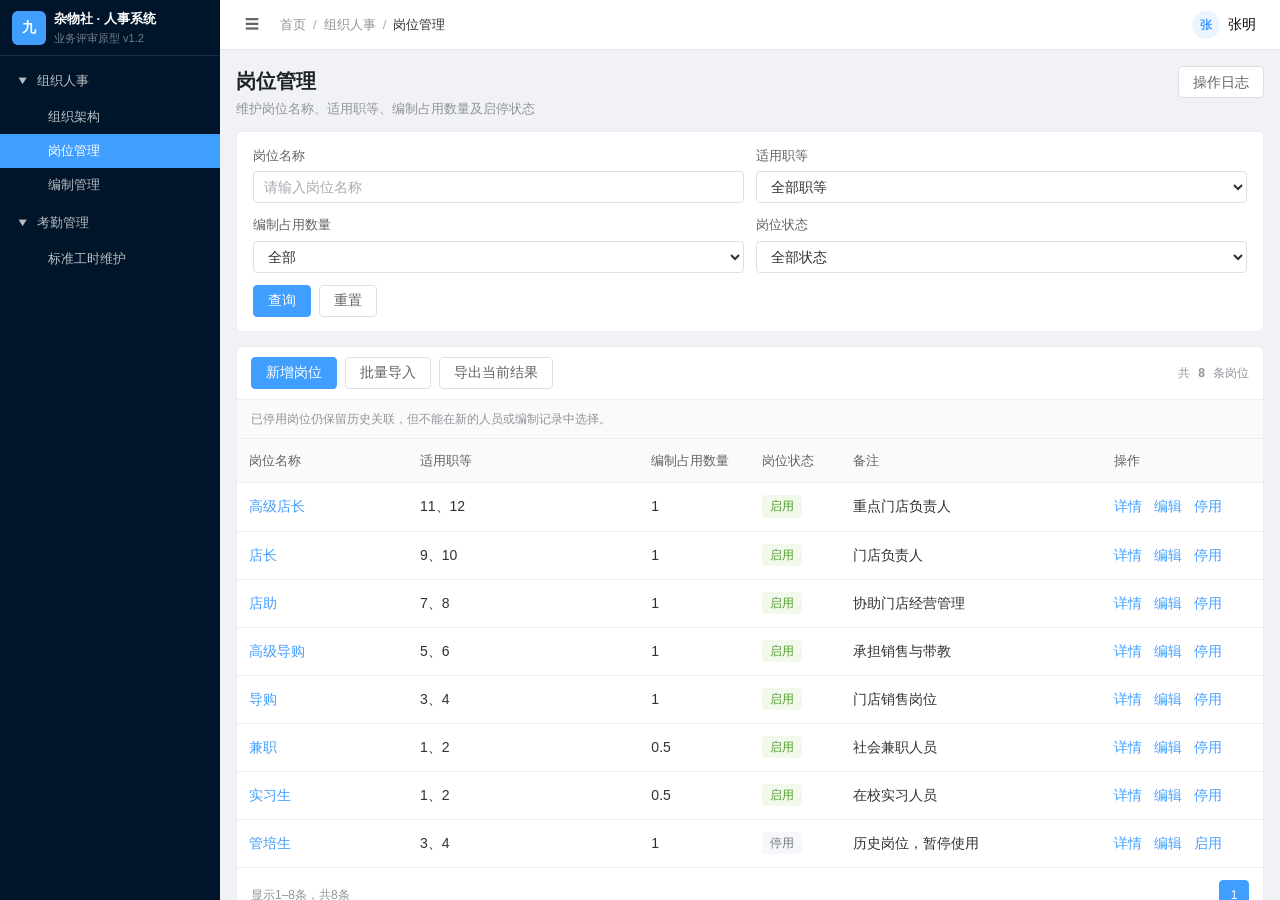
==== 岗位管理.html @ e5a043ab "chore: init prototype - 人事系统前端原型规范" ====
<!DOCTYPE html>
<html lang="zh-CN">
<head>
  <meta charset="UTF-8" />
  <meta name="viewport" content="width=device-width, initial-scale=1.0" />
  <title>岗位管理｜杂物社人事系统</title>
  <link rel="stylesheet" href="./prototype-common.css" />
  <style>
    .position-table .name-col { width: 170px; }
    .position-table .grade-col { width: 230px; }
    .position-table .coefficient-col { width: 110px; }
    .position-table .status-col { width: 90px; }
    .position-table .remark-col { width: 260px; }
    .position-table .action-col { width: 160px; }
    .grade-picker { position: relative; }
    .grade-picker-trigger { padding: 0 10px; display: flex; align-items: center; justify-content: space-between; text-align: left; cursor: pointer; }
    .grade-picker-trigger::after { content: "⌄"; margin-left: 8px; color: var(--text-secondary); }
    .grade-picker-dropdown { position: absolute; top: calc(100% + 4px); left: 0; right: 0; z-index: 30; padding: 6px; background: #fff; border: 1px solid var(--border); border-radius: var(--radius-sm); box-shadow: 0 8px 24px rgba(0,0,0,.14); }
    .grade-picker-options { max-height: 240px; overflow: auto; }
    .grade-picker-option { min-height: 32px; padding: 6px 10px; display: flex; align-items: center; gap: 8px; border-radius: var(--radius-sm); cursor: pointer; }
    .grade-picker-option:hover, .grade-picker-option.selected { color: var(--brand); background: var(--brand-light); }
    .grade-picker-option input { margin: 0; }
  </style>
</head>
<body>
  <a class="skip-link" href="#mainContent">跳到主内容</a>
  <div class="app-shell">
    <aside class="sidebar" id="sidebar" aria-label="主导航">
      <div class="brand"><div class="brand-mark" aria-hidden="true">九</div><div class="brand-copy"><div class="brand-name">杂物社 · 人事系统</div><div class="brand-version">业务评审原型 v1.2</div></div></div>
      <nav class="nav-scroll">
        <section class="nav-group">
          <button class="nav-group-trigger" type="button" aria-expanded="true"><span class="nav-arrow" aria-hidden="true">▶</span><span class="nav-label">组织人事</span></button>
          <div class="nav-items">
            <a class="nav-item" href="./组织基础信息表.html">组织架构</a>
            <a class="nav-item active" href="./岗位管理.html" aria-current="page">岗位管理</a>
            <a class="nav-item" href="./编制管理.html">编制管理</a>
          </div>
        </section>
        <section class="nav-group">
          <button class="nav-group-trigger" type="button" aria-expanded="true"><span class="nav-arrow" aria-hidden="true">▶</span><span class="nav-label">考勤管理</span></button>
          <div class="nav-items"><a class="nav-item" href="./标准工时维护.html">标准工时维护</a></div>
        </section>
      </nav>
    </aside>

    <section class="workspace">
      <header class="topbar"><div class="topbar-left"><button class="icon-button" id="sidebarToggle" type="button" aria-label="展开或收起侧边栏">☰</button><nav class="breadcrumbs" aria-label="面包屑"><span>首页</span><span class="separator">/</span><span>组织人事</span><span class="separator">/</span><span class="current">岗位管理</span></nav></div><div class="topbar-right"><button class="user-chip" type="button"><span class="avatar" aria-hidden="true">张</span><span class="user-name">张明</span></button></div></header>

      <main class="page-scroll" id="mainContent" tabindex="-1">
        <header class="page-heading">
          <div><div class="page-title-row"><h1>岗位管理</h1></div><p class="page-description">维护岗位名称、适用职等、编制占用数量及启停状态</p></div>
          <div class="page-actions"><button class="button" id="logsButton" type="button">操作日志</button></div>
        </header>
        <form class="filter-card card" id="filterForm">
          <div class="filter-grid">
            <div class="field"><label for="filterKeyword">岗位名称</label><input class="input" id="filterKeyword" type="search" placeholder="请输入岗位名称" /></div>
            <div class="field"><label for="filterGrade">适用职等</label><select class="select" id="filterGrade"><option value="">全部职等</option></select></div>
            <div class="field"><label for="filterCoefficient">编制占用数量</label><select class="select" id="filterCoefficient"><option value="">全部</option><option value="1">1</option><option value="0.5">0.5</option></select></div>
            <div class="field"><label for="filterStatus">岗位状态</label><select class="select" id="filterStatus"><option value="">全部状态</option><option value="active">启用</option><option value="inactive">停用</option></select></div>
            <div class="filter-actions"><button class="button primary" type="submit">查询</button><button class="button" type="reset">重置</button></div>
          </div>
        </form>

        <section class="table-card card mt-14">
          <header class="table-toolbar"><div class="toolbar-actions"><button class="button primary" id="addButton" type="button">新增岗位</button><button class="button" id="importButton" type="button">批量导入</button><button class="button" id="exportButton" type="button">导出当前结果</button></div><div class="toolbar-summary">共 <strong id="totalCount">0</strong> 条岗位</div></header>
          <div class="table-note">已停用岗位仍保留历史关联，但不能在新的人员或编制记录中选择。</div>
          <div class="table-scroll"><table class="data-table position-table"><caption class="sr-only">岗位列表</caption><thead><tr><th class="name-col">岗位名称</th><th class="grade-col">适用职等</th><th class="coefficient-col">编制占用数量</th><th class="status-col">岗位状态</th><th class="remark-col">备注</th><th class="action-col">操作</th></tr></thead><tbody id="tableBody"></tbody></table></div>
          <footer class="pagination"><span id="paginationInfo"></span><div><button class="page-button active" type="button" aria-current="page">1</button></div></footer>
        </section>
      </main>
    </section>
  </div>

  <div class="toast" id="toast" role="status" aria-live="polite"></div>

  <dialog id="positionDialog" class="wide" aria-labelledby="positionDialogTitle">
    <form class="dialog-shell" id="positionForm" novalidate>
      <header class="dialog-header"><h2 id="positionDialogTitle">新增岗位</h2><button class="icon-button" type="button" data-close="positionDialog" aria-label="关闭岗位表单">✕</button></header>
      <div class="dialog-body"><div class="form-errors" id="formErrors" hidden></div><div class="form-grid">
        <div class="field"><label class="required" for="positionName">岗位名称</label><input class="input" id="positionName" maxlength="40" /></div>
        <div class="field"><label class="required" for="positionCoefficient">编制占用数量</label><select class="select" id="positionCoefficient"><option value="1">1</option><option value="0.5">0.5</option></select></div>
        <div class="field"><label class="required" for="positionStatus">岗位状态</label><select class="select" id="positionStatus"><option value="active">启用</option><option value="inactive">停用</option></select></div>
        <div class="field"><span class="field-label required" id="positionGradesLabel">适用职等</span><div class="grade-picker" id="gradePicker"><button class="select grade-picker-trigger" id="gradePickerTrigger" type="button" aria-labelledby="positionGradesLabel gradeSelectionText" aria-haspopup="listbox" aria-controls="gradeOptions" aria-expanded="false"><span id="gradeSelectionText">请选择适用职等</span></button><div class="grade-picker-dropdown" id="gradePickerDropdown" hidden><div class="grade-picker-options" id="gradeOptions" role="listbox" aria-label="适用职等" aria-multiselectable="true"></div></div></div></div>
        <div class="field full"><label for="positionRemark">备注</label><textarea class="textarea" id="positionRemark" maxlength="200" placeholder="请输入岗位说明"></textarea></div>
      </div></div>
      <footer class="dialog-footer"><button class="button" type="button" data-close="positionDialog">取消</button><button class="button primary" type="submit">保存</button></footer>
    </form>
  </dialog>

  <dialog id="detailDialog" class="wide" aria-labelledby="detailTitle"><div class="dialog-shell"><header class="dialog-header"><h2 id="detailTitle">岗位详情</h2><button class="icon-button" type="button" data-close="detailDialog" aria-label="关闭岗位详情">✕</button></header><div class="dialog-body" id="detailBody"></div><footer class="dialog-footer" id="detailFooter"></footer></div></dialog>

  <dialog id="logsDialog" class="wide" aria-labelledby="logsTitle"><div class="dialog-shell"><header class="dialog-header"><h2 id="logsTitle">岗位操作日志</h2><button class="icon-button" type="button" data-close="logsDialog" aria-label="关闭日志">✕</button></header><div class="dialog-body"><table class="log-list"><thead><tr><th>时间</th><th>操作人</th><th>操作</th><th>岗位</th><th>说明</th></tr></thead><tbody id="logsBody"></tbody></table></div><footer class="dialog-footer"><button class="button" type="button" data-close="logsDialog">关闭</button></footer></div></dialog>

  <dialog id="toggleDialog" class="narrow" aria-labelledby="toggleTitle"><div class="dialog-shell"><header class="dialog-header"><h2 id="toggleTitle">确认岗位状态变更</h2><button class="icon-button" type="button" data-close="toggleDialog" aria-label="关闭状态确认">✕</button></header><div class="dialog-body" id="toggleBody"></div><footer class="dialog-footer"><button class="button" type="button" data-close="toggleDialog">取消</button><button class="button" id="confirmToggleButton" type="button">确认</button></footer></div></dialog>

  <dialog id="importDialog" class="wide" aria-labelledby="importTitle"><div class="dialog-shell"><header class="dialog-header"><h2 id="importTitle">批量导入岗位</h2><button class="icon-button" type="button" data-close="importDialog" aria-label="关闭导入">✕</button></header><div class="dialog-body"><ol class="import-steps"><li>下载模板并填写岗位名称、适用职等、编制占用数量、状态和备注。</li><li>岗位名称不存在时新增，已存在时更新。</li><li>校验岗位名称唯一、职等范围和占用数量后再确认导入。</li></ol><div class="upload-box"><p>原型使用示例文件演示校验结果</p><div class="upload-actions"><button class="button" id="downloadTemplateButton" type="button">下载模板</button><button class="button" id="loadExampleButton" type="button">加载示例文件</button></div></div><div id="importPreview"></div></div><footer class="dialog-footer"><button class="button" type="button" data-close="importDialog">取消</button><button class="button primary" id="confirmImportButton" type="button" disabled>确认导入</button></footer></div></dialog>

  <script src="./prototype-common.js"></script>
  <script>
    "use strict";
    const { byId, escapeHTML, showToast, openDialog, closeDialog } = window.PrototypeUI;
    const statusMeta = { active: ["启用", "success"], inactive: ["停用", "info"] };
    let positions = [
      { id: 1, name: "高级店长", grades: [11, 12], coefficient: 1, status: "active", remark: "重点门店负责人" },
      { id: 2, name: "店长", grades: [9, 10], coefficient: 1, status: "active", remark: "门店负责人" },
      { id: 3, name: "店助", grades: [7, 8], coefficient: 1, status: "active", remark: "协助门店经营管理" },
      { id: 4, name: "高级导购", grades: [5, 6], coefficient: 1, status: "active", remark: "承担销售与带教" },
      { id: 5, name: "导购", grades: [3, 4], coefficient: 1, status: "active", remark: "门店销售岗位" },
      { id: 6, name: "兼职", grades: [1, 2], coefficient: 0.5, status: "active", remark: "社会兼职人员" },
      { id: 7, name: "实习生", grades: [1, 2], coefficient: 0.5, status: "active", remark: "在校实习人员" },
      { id: 8, name: "管培生", grades: [3, 4], coefficient: 1, status: "inactive", remark: "历史岗位，暂停使用" }
    ];
    let logs = [
      { time: "2026-09-02 14:30:00", operator: "张明", action: "编辑岗位", target: "兼职", note: "编制占用数量调整为0.5" },
      { time: "2026-09-02 14:12:00", operator: "张明", action: "编辑岗位", target: "店长", note: "适用职等调整为9、10" }
    ];
    const state = { editingId: null, togglingId: null, filters: { keyword: "", grade: "", coefficient: "", status: "" }, importReady: false };

    function tag(status) { const meta = statusMeta[status] || statusMeta.inactive; return `<span class="tag ${meta[1]}">${meta[0]}</span>`; }
    function gradeText(grades) { return [...grades].sort((a, b) => a - b).join("、"); }
    function addLog(action, target, note) { logs.unshift({ time: new Date().toLocaleString("zh-CN", { hour12: false }).replaceAll("/", "-"), operator: "张明", action, target, note }); }
    function selectedGrades() { return [...document.querySelectorAll('input[name="positionGrade"]:checked')].map(item => Number(item.value)); }
    function rows() {
      const keyword = state.filters.keyword.toLowerCase();
      return positions.filter(item => (!keyword || item.name.toLowerCase().includes(keyword)) && (!state.filters.grade || item.grades.includes(Number(state.filters.grade))) && (!state.filters.coefficient || item.coefficient === Number(state.filters.coefficient)) && (!state.filters.status || item.status === state.filters.status));
    }
    function render() {
      const result = rows(); byId("totalCount").textContent = result.length; byId("paginationInfo").textContent = result.length ? `显示1–${result.length}条，共${result.length}条` : "共0条";
      byId("tableBody").innerHTML = result.length ? result.map(item => `<tr><td><button class="cell-link" type="button" data-action="detail" data-id="${item.id}">${escapeHTML(item.name)}</button></td><td>${escapeHTML(gradeText(item.grades))}</td><td class="number">${item.coefficient}</td><td>${tag(item.status)}</td><td title="${escapeHTML(item.remark)}">${escapeHTML(item.remark || "—")}</td><td><div class="row-actions"><button type="button" data-action="detail" data-id="${item.id}">详情</button><button type="button" data-action="edit" data-id="${item.id}">编辑</button><button type="button" data-action="toggle" data-id="${item.id}">${item.status === "active" ? "停用" : "启用"}</button></div></td></tr>`).join("") : `<tr><td colspan="6"><div class="empty-state">没有符合条件的岗位。</div></td></tr>`;
    }
    function fillGradeOptions() {
      byId("filterGrade").innerHTML = `<option value="">全部职等</option>${Array.from({ length: 21 }, (_, i) => `<option value="${i}">${i}</option>`).join("")}`;
      byId("gradeOptions").innerHTML = Array.from({ length: 21 }, (_, i) => `<label class="grade-picker-option" role="option" aria-selected="false"><input type="checkbox" name="positionGrade" value="${i}" /><span>${i}</span></label>`).join("");
    }
    function updateGradeSelection() { const grades = selectedGrades().sort((a, b) => a - b); byId("gradeSelectionText").textContent = grades.length ? grades.join("、") : "请选择适用职等"; document.querySelectorAll(".grade-picker-option").forEach(option => { const selected = option.querySelector("input").checked; option.classList.toggle("selected", selected); option.setAttribute("aria-selected", String(selected)); }); }
    function closeGradePicker() { byId("gradePickerDropdown").hidden = true; byId("gradePickerTrigger").setAttribute("aria-expanded", "false"); }
    function openForm(id = null) {
      state.editingId = id; const item = positions.find(row => row.id === id);
      byId("positionDialogTitle").textContent = item ? "编辑岗位" : "新增岗位";
      byId("positionName").value = item?.name || ""; byId("positionCoefficient").value = String(item?.coefficient ?? 1); byId("positionStatus").value = item?.status || "active"; byId("positionStatus").disabled = Boolean(item); byId("positionRemark").value = item?.remark || "";
      document.querySelectorAll('input[name="positionGrade"]').forEach(input => { input.checked = Boolean(item?.grades.includes(Number(input.value))); });
      updateGradeSelection(); closeGradePicker(); byId("formErrors").hidden = true; openDialog("positionDialog");
    }
    function openDetail(id) {
      const item = positions.find(row => row.id === id); if (!item) return;
      byId("detailTitle").textContent = `${item.name} — 岗位详情`;
      byId("detailBody").innerHTML = `<section class="dialog-section"><h3 class="section-title">岗位定义</h3><dl class="description-grid"><div class="description-item"><dt>岗位名称</dt><dd>${escapeHTML(item.name)}</dd></div><div class="description-item"><dt>岗位状态</dt><dd>${tag(item.status)}</dd></div><div class="description-item"><dt>适用职等</dt><dd>${escapeHTML(gradeText(item.grades))}</dd></div><div class="description-item"><dt>编制占用数量</dt><dd>${item.coefficient}</dd></div><div class="description-item"><dt>备注</dt><dd>${escapeHTML(item.remark || "—")}</dd></div></dl></section>`;
      byId("detailFooter").innerHTML = `<button class="button primary" type="button" data-detail-edit="${item.id}">编辑</button><button class="button" type="button" data-close="detailDialog">关闭</button>`; openDialog("detailDialog");
    }
    function openToggleConfirm(id) { const item = positions.find(row => row.id === id); if (!item) return; const enabling = item.status === "inactive"; state.togglingId = id; byId("toggleTitle").textContent = enabling ? "确认启用岗位？" : "确认停用岗位？"; byId("toggleBody").innerHTML = `<div class="${enabling ? "impact-box" : "warning-box"}">确认${enabling ? "启用" : "停用"}岗位 <strong>${escapeHTML(item.name)}</strong>？${enabling ? "启用后岗位恢复可用。" : "停用后保留历史关联记录。"}</div>`; const button = byId("confirmToggleButton"); button.textContent = `确认${enabling ? "启用" : "停用"}`; button.className = `button ${enabling ? "primary" : "danger"}`; openDialog("toggleDialog"); }
    function renderLogs() { byId("logsBody").innerHTML = logs.map(item => `<tr><td>${escapeHTML(item.time)}</td><td>${escapeHTML(item.operator)}</td><td>${escapeHTML(item.action)}</td><td>${escapeHTML(item.target)}</td><td>${escapeHTML(item.note)}</td></tr>`).join(""); }
    function download(filename, content) { const url = URL.createObjectURL(new Blob(["\ufeff" + content], { type: "text/csv;charset=utf-8" })); const link = document.createElement("a"); link.href = url; link.download = filename; link.click(); URL.revokeObjectURL(url); }

    byId("filterForm").addEventListener("submit", event => { event.preventDefault(); state.filters = { keyword: byId("filterKeyword").value.trim(), grade: byId("filterGrade").value, coefficient: byId("filterCoefficient").value, status: byId("filterStatus").value }; render(); });
    byId("filterForm").addEventListener("reset", () => setTimeout(() => { state.filters = { keyword: "", grade: "", coefficient: "", status: "" }; render(); }, 0));
    byId("gradePickerTrigger").addEventListener("click", () => { const dropdown = byId("gradePickerDropdown"), opening = dropdown.hidden; dropdown.hidden = !opening; byId("gradePickerTrigger").setAttribute("aria-expanded", String(opening)); });
    byId("gradeOptions").addEventListener("change", updateGradeSelection);
    byId("gradePicker").addEventListener("keydown", event => { if (event.key === "Escape") { closeGradePicker(); byId("gradePickerTrigger").focus(); } });
    document.addEventListener("click", event => { if (!event.target.closest("#gradePicker")) closeGradePicker(); });
    byId("addButton").addEventListener("click", () => openForm());
    byId("tableBody").addEventListener("click", event => { const button = event.target.closest("[data-action]"); if (!button) return; const id = Number(button.dataset.id), item = positions.find(row => row.id === id); if (!item) return; if (button.dataset.action === "detail") openDetail(id); if (button.dataset.action === "edit") openForm(id); if (button.dataset.action === "toggle") openToggleConfirm(id); });
    byId("detailFooter").addEventListener("click", event => { const button = event.target.closest("[data-detail-edit]"); if (button) { closeDialog("detailDialog"); openForm(Number(button.dataset.detailEdit)); } });
    byId("confirmToggleButton").addEventListener("click", () => { const item = positions.find(row => row.id === state.togglingId); if (!item) return; item.status = item.status === "active" ? "inactive" : "active"; addLog(item.status === "active" ? "启用岗位" : "停用岗位", item.name, "岗位状态变更"); closeDialog("toggleDialog"); render(); showToast(`岗位已${item.status === "active" ? "启用" : "停用"}`); });
    byId("positionForm").addEventListener("submit", event => {
      event.preventDefault(); const name = byId("positionName").value.trim(), grades = selectedGrades(), coefficient = Number(byId("positionCoefficient").value), status = byId("positionStatus").value, remark = byId("positionRemark").value.trim(), errors = [];
      if (!name) errors.push("请输入岗位名称"); if (positions.some(item => item.name === name && item.id !== state.editingId)) errors.push("岗位名称已存在"); if (!grades.length) errors.push("请至少选择一个适用职等"); if (![0.5, 1].includes(coefficient)) errors.push("编制占用数量只能为0.5或1");
      byId("formErrors").innerHTML = errors.map(error => `<div>• ${escapeHTML(error)}</div>`).join(""); byId("formErrors").hidden = !errors.length; if (errors.length) return;
      const existing = positions.find(item => item.id === state.editingId);
      if (existing) { const changedCoefficient = existing.coefficient !== coefficient; Object.assign(existing, { name, grades, coefficient, status, remark }); addLog("编辑岗位", name, changedCoefficient ? `编制占用数量改为${coefficient}，相关编制已重新计算` : "更新岗位定义"); showToast(changedCoefficient ? "岗位已保存，相关编制实际数量已重新计算" : "岗位已保存"); }
      else { positions.unshift({ id: Math.max(...positions.map(item => item.id)) + 1, name, grades, coefficient, status, remark }); addLog("新增岗位", name, `适用职等：${gradeText(grades)}`); showToast("岗位已新增"); }
      closeDialog("positionDialog"); render();
    });
    byId("logsButton").addEventListener("click", () => { renderLogs(); openDialog("logsDialog"); });
    byId("importButton").addEventListener("click", () => { state.importReady = false; byId("confirmImportButton").disabled = true; byId("importPreview").innerHTML = ""; openDialog("importDialog"); });
    byId("loadExampleButton").addEventListener("click", () => { state.importReady = true; byId("confirmImportButton").disabled = false; byId("importPreview").innerHTML = `<div class="warning-box mt-16">岗位导入示例.xlsx：共4条；新增2条、更新1条、失败1条。失败原因：第5行适用职等为空。</div>`; });
    byId("confirmImportButton").addEventListener("click", () => { if (!state.importReady) return; closeDialog("importDialog"); addLog("批量导入", "岗位主数据", "新增2条、更新1条、失败1条"); showToast("岗位导入完成：成功3条，失败1条"); });
    byId("downloadTemplateButton").addEventListener("click", () => download("岗位导入模板.csv", "岗位名称,适用职等,编制占用数量,岗位状态,备注\n"));
    byId("exportButton").addEventListener("click", () => { const result = rows(); download("岗位列表.csv", ["岗位名称,适用职等,编制占用数量,岗位状态,备注", ...result.map(item => `${item.name},\"${gradeText(item.grades)}\",${item.coefficient},${statusMeta[item.status][0]},${item.remark}`)].join("\n")); showToast(`已导出${result.length}条岗位`); });

    fillGradeOptions(); render();
  </script>
</body>
</html>
---- prototype-common.css ----
:root {
  --brand: #409eff;
  --brand-hover: #337ecc;
  --brand-light: #ecf5ff;
  --success: #67c23a;
  --success-light: #f0f9eb;
  --warning: #e6a23c;
  --warning-light: #fdf6ec;
  --danger: #f56c6c;
  --danger-light: #fef0f0;
  --info: #909399;
  --text-primary: #303133;
  --text-regular: #606266;
  --text-secondary: #909399;
  --text-placeholder: #a8abb2;
  --border: #dcdfe6;
  --border-light: #e4e7ed;
  --border-lighter: #ebeef5;
  --fill: #f5f7fa;
  --page-bg: #f0f2f5;
  --surface: #fff;
  --sidebar: #001529;
  --sidebar-width: 220px;
  --sidebar-collapsed: 64px;
  --topbar-height: 50px;
  --radius-sm: 4px;
  --radius-md: 6px;
  --shadow-dialog: 0 12px 40px rgba(0, 0, 0, .2);
}

* { box-sizing: border-box; }
html, body { width: 100%; height: 100%; margin: 0; }
body {
  color: var(--text-primary); background: var(--page-bg);
  font: 14px/1.5 -apple-system, BlinkMacSystemFont, "Segoe UI", "PingFang SC", "Microsoft YaHei", sans-serif;
}
button, input, select, textarea { font: inherit; outline: none; }
button:focus-visible, a:focus-visible, input:focus-visible, select:focus-visible, textarea:focus-visible {
  outline: 2px solid rgba(64, 158, 255, .45); outline-offset: 2px;
}
[hidden] { display: none !important; }
.sr-only { position: absolute; width: 1px; height: 1px; padding: 0; margin: -1px; overflow: hidden; clip: rect(0, 0, 0, 0); white-space: nowrap; border: 0; }
.skip-link { position: fixed; top: 8px; left: 8px; z-index: 3000; padding: 8px 12px; color: #fff; background: var(--brand); border-radius: 4px; transform: translateY(-150%); }
.skip-link:focus { transform: translateY(0); }

.app-shell { display: flex; width: 100%; height: 100vh; overflow: hidden; }
.sidebar { width: var(--sidebar-width); flex: 0 0 auto; display: flex; flex-direction: column; color: rgba(255,255,255,.72); background: var(--sidebar); overflow: hidden; transition: width .2s; }
.sidebar.collapsed { width: var(--sidebar-collapsed); }
.brand { height: 56px; padding: 8px 12px; display: flex; align-items: center; gap: 8px; border-bottom: 1px solid rgba(255,255,255,.1); overflow: hidden; flex: 0 0 auto; }
.brand-mark { width: 34px; height: 34px; flex: 0 0 auto; display: grid; place-items: center; color: #fff; background: var(--brand); border-radius: var(--radius-md); font-weight: 700; }
.brand-copy { min-width: 0; white-space: nowrap; }
.brand-name { color: #fff; font-size: 13px; font-weight: 600; }
.brand-version { margin-top: 2px; color: rgba(255,255,255,.45); font-size: 11px; }
.sidebar.collapsed .brand { justify-content: center; padding-inline: 8px; }
.sidebar.collapsed .brand-copy { display: none; }
.nav-scroll { flex: 1; overflow: auto; padding: 6px 0 16px; scrollbar-width: thin; }
.nav-group { margin-bottom: 2px; }
.nav-group-trigger, .nav-item { width: 100%; border: 0; background: transparent; color: inherit; cursor: pointer; text-align: left; }
.nav-group-trigger { height: 38px; padding: 0 16px; display: flex; align-items: center; gap: 9px; font-size: 13px; }
.nav-group-trigger:hover, .nav-item:hover { color: #fff; }
.nav-arrow { width: 12px; font-size: 10px; transition: transform .2s; }
.nav-group-trigger[aria-expanded="true"] .nav-arrow { transform: rotate(90deg); }
.nav-items { display: block; }
.nav-item { height: 34px; padding: 0 16px 0 48px; display: flex; align-items: center; font-size: 13px; white-space: nowrap; text-decoration: none; }
.nav-item.active { color: #fff; background: var(--brand); }
.sidebar.collapsed .nav-group-trigger { height: 44px; padding: 0; justify-content: center; }
.sidebar.collapsed .nav-label, .sidebar.collapsed .nav-arrow, .sidebar.collapsed .nav-items { display: none; }

.workspace { flex: 1; min-width: 0; display: flex; flex-direction: column; }
.topbar { height: var(--topbar-height); flex: 0 0 auto; padding: 0 16px; display: flex; align-items: center; justify-content: space-between; background: var(--surface); border-bottom: 1px solid var(--border-light); }
.topbar-left, .topbar-right, .breadcrumbs, .user-chip { display: flex; align-items: center; }
.topbar-left { gap: 12px; }
.breadcrumbs { gap: 7px; color: var(--text-secondary); font-size: 13px; }
.breadcrumbs .current { color: var(--text-primary); }
.separator { color: var(--text-placeholder); }
.icon-button { width: 32px; height: 32px; border: 0; border-radius: var(--radius-sm); background: transparent; display: inline-grid; place-items: center; cursor: pointer; color: var(--text-regular); }
.icon-button:hover { background: var(--fill); }
.user-chip { gap: 8px; border: 0; padding: 3px 8px; background: transparent; border-radius: var(--radius-sm); cursor: pointer; }
.user-chip:hover { background: var(--fill); }
.avatar { width: 28px; height: 28px; display: grid; place-items: center; color: var(--brand); background: var(--brand-light); border-radius: 50%; font-size: 12px; font-weight: 600; }

.page-scroll { flex: 1; min-height: 0; padding: 16px; overflow: auto; }
.page-heading { margin-bottom: 12px; display: flex; align-items: flex-start; justify-content: space-between; gap: 16px; }
.page-title-row { display: flex; align-items: center; gap: 10px; }
h1 { margin: 0; color: #1f2329; font-size: 20px; line-height: 30px; }
.page-description { margin: 3px 0 0; color: var(--text-secondary); font-size: 13px; }
.version-badge { padding: 2px 7px; color: var(--brand); background: var(--brand-light); border-radius: 10px; font-size: 11px; }
.page-actions, .toolbar-actions, .toolbar-summary, .filter-actions { display: flex; align-items: center; flex-wrap: wrap; gap: 8px; }

.review-banner { margin-bottom: 12px; padding: 10px 14px; display: flex; align-items: flex-start; gap: 10px; color: #3a5b82; background: #f2f8ff; border: 1px solid #c9e2ff; border-radius: var(--radius-md); font-size: 13px; }
.review-banner strong { flex: 0 0 auto; color: #1f5f99; }
.review-banner span { color: #58728f; }
.review-banner.confirmed { color: #2f5d2a; background: #f3f9ef; border-color: #c2e7b0; }
.review-banner.confirmed strong { color: #3d7a28; }
.review-banner.confirmed span { color: #557451; }
.card { background: var(--surface); border: 1px solid var(--border-lighter); border-radius: var(--radius-md); }
.content-stack { min-width: 0; display: flex; flex-direction: column; gap: 12px; }
.scope-layout { display: grid; grid-template-columns: 252px minmax(0, 1fr); gap: 12px; align-items: stretch; }

.tree-card { min-width: 0; min-height: 650px; display: flex; flex-direction: column; overflow: hidden; }
.card-header { min-height: 46px; padding: 0 14px; display: flex; align-items: center; justify-content: space-between; border-bottom: 1px solid var(--border-lighter); font-weight: 600; }
.tree-search { padding: 10px 12px 8px; }
.tree-meta { padding: 0 14px 8px; color: var(--text-secondary); font-size: 12px; }
.tree-root { flex: 1; min-height: 0; padding: 2px 8px 14px; overflow: auto; }
.tree-row { min-width: 210px; display: flex; align-items: center; padding-left: calc(var(--depth, 0) * 18px); }
.tree-toggle { width: 24px; height: 34px; flex: 0 0 auto; border: 0; background: transparent; color: var(--text-secondary); cursor: pointer; }
.tree-toggle.placeholder { visibility: hidden; pointer-events: none; }
.tree-toggle[aria-expanded="true"] { transform: rotate(90deg); }
.tree-label { min-width: 0; height: 34px; flex: 1; padding: 0 8px 0 4px; display: flex; align-items: center; gap: 7px; border: 0; border-radius: var(--radius-sm); background: transparent; cursor: pointer; text-align: left; }
.tree-label:hover { background: var(--fill); }
.tree-label.active { color: var(--brand); background: var(--brand-light); font-weight: 600; }
.tree-name { min-width: 0; flex: 1; overflow: hidden; text-overflow: ellipsis; white-space: nowrap; }
.tree-count { color: var(--text-secondary); font-size: 12px; }
.status-slot { width: 7px; height: 7px; flex: 0 0 auto; }
.status-dot { display: block; width: 100%; height: 100%; border-radius: 50%; }
.status-dot.warning { background: var(--warning); }
.status-dot.info { background: var(--text-placeholder); }

.filter-card { padding: 14px 16px; }
.filter-grid { display: grid; grid-template-columns: repeat(4, minmax(130px, 1fr)) auto; gap: 12px; align-items: end; }
.field { min-width: 0; }
.field label, .field-label { display: block; margin-bottom: 6px; color: var(--text-regular); font-size: 13px; }
.required::before { content: "*"; margin-right: 3px; color: var(--danger); }
.input, .select, .textarea { width: 100%; border: 1px solid var(--border); border-radius: var(--radius-sm); color: var(--text-primary); background: #fff; }
.input, .select { height: 32px; padding: 0 10px; }
.textarea { min-height: 76px; padding: 8px 10px; resize: vertical; }
.input:hover, .select:hover, .textarea:hover { border-color: #c0c4cc; }
.input:focus, .select:focus, .textarea:focus { border-color: var(--brand); }
.input::placeholder, .textarea::placeholder { color: var(--text-placeholder); }
.input:disabled, .select:disabled, .textarea:disabled,
.input[readonly], .select[readonly], .textarea[readonly] {
  color: var(--text-secondary);
  -webkit-text-fill-color: var(--text-secondary);
  border-color: var(--border-light);
  background: var(--fill);
  cursor: not-allowed;
  opacity: 1;
}
.field-help { margin-top: 5px; color: var(--text-secondary); font-size: 12px; line-height: 1.5; }
.field-inline { display: flex; align-items: center; gap: 8px; }
.field-inline .input, .field-inline .select { flex: 1; min-width: 0; }
.checkbox-grid { display: grid; grid-template-columns: repeat(5, minmax(56px, 1fr)); gap: 8px; }
.check-card { min-height: 36px; padding: 7px 9px; display: flex; align-items: center; gap: 7px; border: 1px solid var(--border-light); border-radius: var(--radius-sm); cursor: pointer; }
.check-card:has(input:checked) { color: var(--brand); border-color: #a0cfff; background: var(--brand-light); }
.check-card:has(input:disabled) { color: var(--text-secondary); border-color: var(--border-light); background: var(--fill); cursor: not-allowed; }
.form-grid { display: grid; grid-template-columns: repeat(2, minmax(0, 1fr)); gap: 16px 20px; }
.form-grid .full { grid-column: 1 / -1; }
.form-errors { margin-bottom: 14px; padding: 10px 12px; color: #b42318; background: var(--danger-light); border: 1px solid #fbc4c4; border-radius: var(--radius-sm); font-size: 13px; }

.button { height: 32px; padding: 0 14px; display: inline-flex; align-items: center; justify-content: center; gap: 6px; border: 1px solid var(--border); border-radius: var(--radius-sm); color: var(--text-regular); background: #fff; white-space: nowrap; cursor: pointer; text-decoration: none; transition: .15s; }
.button:hover { color: var(--brand); border-color: #a0cfff; background: var(--brand-light); }
.button.primary { color: #fff; border-color: var(--brand); background: var(--brand); }
.button.primary:hover { color: #fff; border-color: var(--brand-hover); background: var(--brand-hover); }
.button.danger { color: var(--danger); border-color: #fab6b6; }
.button.small { height: 28px; padding: 0 10px; font-size: 12px; }
.button:disabled { color: var(--text-placeholder); border-color: var(--border-light); background: var(--fill); cursor: not-allowed; }
.button:disabled:hover { color: var(--text-placeholder); border-color: var(--border-light); background: var(--fill); }

.stats-grid { display: grid; grid-template-columns: repeat(4, minmax(0, 1fr)); gap: 12px; }
.stat-card { min-width: 0; padding: 14px 16px; }
.stat-label { color: var(--text-secondary); font-size: 12px; }
.stat-value { margin-top: 4px; font-size: 24px; font-weight: 600; line-height: 1.25; }
.stat-help { margin-top: 4px; color: var(--text-secondary); font-size: 12px; }
.stat-value.success { color: var(--success); }
.stat-value.warning { color: var(--warning); }
.stat-value.danger { color: var(--danger); }

.table-card { min-width: 0; overflow: hidden; }
.table-toolbar { min-height: 52px; padding: 10px 14px; display: flex; align-items: center; justify-content: space-between; gap: 12px; border-bottom: 1px solid var(--border-lighter); }
.toolbar-summary { color: var(--text-secondary); font-size: 12px; }
.scope-chip { max-width: 210px; padding: 4px 8px; color: var(--brand); background: var(--brand-light); border-radius: 12px; overflow: hidden; text-overflow: ellipsis; white-space: nowrap; }
.table-scroll { max-width: 100%; overflow-x: auto; }
.data-table { width: 100%; min-width: 1020px; border-collapse: collapse; table-layout: fixed; }
.data-table th, .data-table td { border-bottom: 1px solid var(--border-lighter); text-align: left; }
.data-table th { height: 44px; padding: 0 12px; color: var(--text-regular); background: #fafafa; font-size: 13px; font-weight: 500; white-space: nowrap; }
.data-table td { height: 48px; padding: 0 12px; color: var(--text-primary); white-space: nowrap; overflow: hidden; text-overflow: ellipsis; }
.data-table tbody tr:hover { background: var(--fill); }
.data-table th:last-child, .data-table td:last-child { position: sticky; right: 0; z-index: 1; box-shadow: -1px 0 0 var(--border-lighter); }
.data-table th:last-child { background: #fafafa; }
.data-table td:last-child { background: #fff; }
.data-table tbody tr:hover td:last-child { background: var(--fill); }
.cell-link, .row-actions button { padding: 0; border: 0; color: var(--brand); background: transparent; cursor: pointer; }
.cell-link:hover, .row-actions button:hover { color: var(--brand-hover); text-decoration: underline; }
.row-actions { display: flex; gap: 12px; }
.row-actions button:disabled { color: var(--text-placeholder); cursor: not-allowed; text-decoration: none; }
.tag { padding: 3px 8px; display: inline-flex; align-items: center; border-radius: 4px; font-size: 12px; line-height: 1.4; }
.tag.success { color: #529b2e; background: var(--success-light); }
.tag.warning { color: #b88230; background: var(--warning-light); }
.tag.info { color: #73767a; background: var(--fill); }
.tag.danger { color: #c45656; background: var(--danger-light); }
.tag.brand { color: var(--brand); background: var(--brand-light); }
.number { font-variant-numeric: tabular-nums; }
.number.negative { color: var(--danger); }
.number.positive { color: var(--success); }
.empty-state { padding: 48px 16px; color: var(--text-secondary); text-align: center; }
.pagination { min-height: 54px; padding: 10px 14px; display: flex; align-items: center; justify-content: space-between; gap: 12px; color: var(--text-secondary); font-size: 12px; }
.page-button { min-width: 30px; height: 30px; padding: 0 8px; border: 1px solid var(--border); border-radius: var(--radius-sm); background: #fff; cursor: pointer; }
.page-button.active { color: #fff; border-color: var(--brand); background: var(--brand); }

.impact-box { padding: 12px; color: var(--text-regular); background: var(--fill); border-radius: var(--radius-md); line-height: 1.7; }
.warning-box { padding: 10px 12px; color: #7a4e00; background: var(--warning-light); border: 1px solid #f3d19e; border-radius: var(--radius-sm); line-height: 1.6; }
.rule-list { margin: 0; padding-left: 20px; line-height: 1.9; }
.description-grid { display: grid; grid-template-columns: repeat(2, minmax(0, 1fr)); gap: 12px 28px; }
.description-item { min-width: 0; display: grid; grid-template-columns: 100px minmax(0, 1fr); gap: 8px; }
.description-item dt { color: var(--text-secondary); }
.description-item dd { min-width: 0; margin: 0; overflow-wrap: anywhere; }
.dialog-section + .dialog-section { margin-top: 20px; }
.section-title { margin: 0 0 12px; padding-bottom: 8px; border-bottom: 1px solid var(--border-lighter); font-size: 14px; }
.timeline { margin: 0; padding: 0; list-style: none; }
.timeline li { position: relative; padding: 0 0 18px 24px; }
.timeline li::before { content: ""; position: absolute; left: 5px; top: 6px; width: 8px; height: 8px; border-radius: 50%; background: var(--brand); }
.timeline li::after { content: ""; position: absolute; left: 8px; top: 18px; bottom: 2px; width: 1px; background: var(--border); }
.timeline li:last-child::after { display: none; }
.timeline-time { color: var(--text-secondary); font-size: 12px; }
.timeline-title { margin-top: 2px; font-weight: 600; }
.timeline-note { color: var(--text-regular); }
.mt-14 { margin-top: 14px; }
.mt-16 { margin-top: 16px; }
.mt-18 { margin-top: 18px; }
.dialog-data-table { min-width: 680px; }
.history-banner { margin-bottom: 12px; padding: 10px 12px; display: flex; align-items: center; justify-content: space-between; gap: 12px; color: #7a4e00; background: var(--warning-light); border: 1px solid #f3d19e; border-radius: var(--radius-md); }
.history-banner strong { margin-right: 6px; }
.history-list, .log-list, .preview-table { width: 100%; border-collapse: collapse; }
.history-list { margin-top: 14px; }
.history-list th, .history-list td, .log-list th, .log-list td, .preview-table th, .preview-table td { padding: 10px 8px; border-bottom: 1px solid var(--border-lighter); text-align: left; }
.history-list th, .log-list th, .preview-table th { color: var(--text-regular); background: #fafafa; font-weight: 500; }
.import-steps { margin: 0 0 16px; padding-left: 20px; color: var(--text-regular); line-height: 1.9; }
.upload-box { padding: 18px; border: 1px dashed #b3d8ff; border-radius: var(--radius-md); background: #f8fbff; text-align: center; }
.upload-actions { margin-top: 12px; display: flex; justify-content: center; gap: 8px; }
.tabs { display: flex; gap: 4px; border-bottom: 1px solid var(--border-lighter); }
.tab { height: 38px; padding: 0 16px; border: 0; border-bottom: 2px solid transparent; color: var(--text-regular); background: transparent; cursor: pointer; }
.tab.active { color: var(--brand); border-bottom-color: var(--brand); font-weight: 600; }
.mono { font-family: ui-monospace, SFMono-Regular, Menlo, Consolas, monospace; font-variant-numeric: tabular-nums; }
.muted { color: var(--text-secondary); }
.table-note { padding: 10px 14px; color: var(--text-secondary); background: #fafafa; border-bottom: 1px solid var(--border-lighter); font-size: 12px; }
.status-legend { display: flex; flex-wrap: wrap; gap: 10px 16px; color: var(--text-secondary); font-size: 12px; }
.status-legend span { display: inline-flex; align-items: center; gap: 5px; }
.legend-dot { width: 7px; height: 7px; border-radius: 50%; background: var(--text-placeholder); }
.legend-dot.warning { background: var(--warning); }
.legend-dot.info { background: var(--info); }
.legend-dot.danger { background: var(--danger); }

dialog { width: min(680px, calc(100vw - 32px)); max-height: min(84vh, 780px); padding: 0; overflow: hidden; border: 0; border-radius: 8px; color: var(--text-primary); background: #fff; box-shadow: var(--shadow-dialog); }
dialog::backdrop { background: rgba(0,0,0,.42); }
dialog.wide { width: min(880px, calc(100vw - 32px)); }
dialog.narrow { width: min(520px, calc(100vw - 32px)); }
.dialog-shell { max-height: inherit; display: flex; flex-direction: column; }
.dialog-header { min-height: 56px; padding: 0 20px; display: flex; align-items: center; justify-content: space-between; border-bottom: 1px solid var(--border-lighter); }
.dialog-header h2 { margin: 0; font-size: 16px; }
.dialog-body { min-height: 0; padding: 18px 20px; overflow: auto; }
.dialog-footer { min-height: 58px; padding: 12px 20px; display: flex; align-items: center; justify-content: flex-end; gap: 8px; border-top: 1px solid var(--border-lighter); }
.toast { position: fixed; top: 66px; left: 50%; z-index: 4000; min-width: 240px; max-width: min(480px, calc(100vw - 32px)); padding: 10px 14px; color: #1d5c0d; background: var(--success-light); border: 1px solid #c2e7b0; border-radius: var(--radius-sm); box-shadow: 0 6px 20px rgba(0,0,0,.12); text-align: center; transform: translate(-50%, -16px); opacity: 0; pointer-events: none; transition: .2s; }
.toast.show { transform: translate(-50%, 0); opacity: 1; }
.toast.error { color: #9f1d1d; background: var(--danger-light); border-color: #fbc4c4; }

@media (max-width: 1380px) {
  .filter-grid { grid-template-columns: repeat(2, minmax(160px, 1fr)); }
  .filter-actions { grid-column: 1 / -1; }
}
@media (max-width: 1180px) {
  .sidebar { width: var(--sidebar-collapsed); }
  .sidebar .brand { justify-content: center; padding-inline: 8px; }
  .sidebar .brand-copy, .sidebar .nav-label, .sidebar .nav-arrow, .sidebar .nav-items { display: none; }
  .sidebar .nav-group-trigger { height: 44px; padding: 0; justify-content: center; }
  .scope-layout { grid-template-columns: 220px minmax(0, 1fr); }
  .user-name { display: none; }
}
@media (max-width: 900px) {
  .page-heading { flex-direction: column; }
  .scope-layout { grid-template-columns: 1fr; }
  .tree-card { min-height: 300px; max-height: 400px; }
  .stats-grid { grid-template-columns: repeat(2, minmax(0, 1fr)); }
  .form-grid, .description-grid { grid-template-columns: 1fr; }
  .form-grid .full { grid-column: auto; }
  .checkbox-grid { grid-template-columns: repeat(3, minmax(56px, 1fr)); }
  .table-toolbar, .pagination { align-items: flex-start; flex-direction: column; }
}
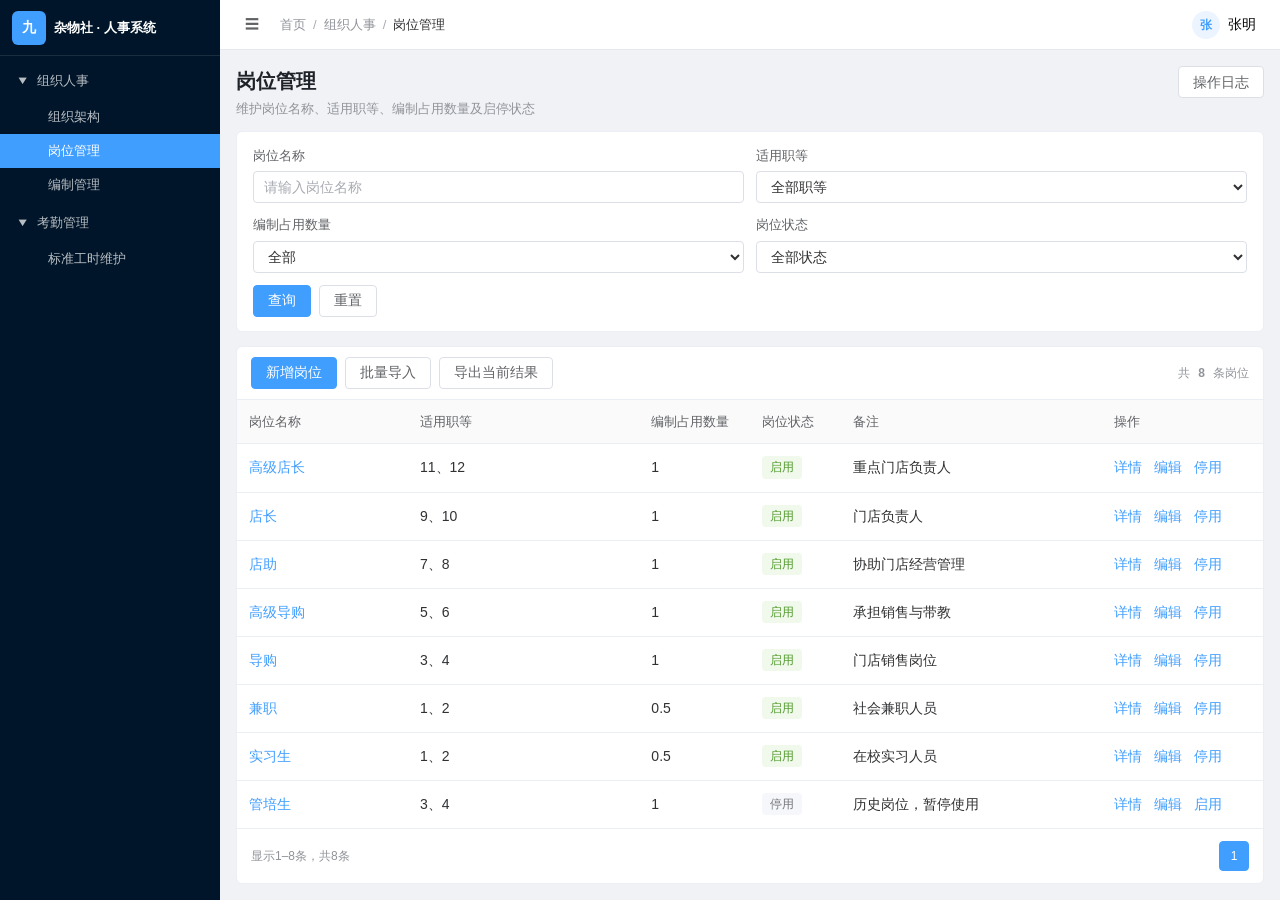
==== commit 2971d7d3: "update: 原型内容更新" ====
--- a/岗位管理.html
+++ b/岗位管理.html
@@ -26,7 +26,7 @@
   <a class="skip-link" href="#mainContent">跳到主内容</a>
   <div class="app-shell">
     <aside class="sidebar" id="sidebar" aria-label="主导航">
-      <div class="brand"><div class="brand-mark" aria-hidden="true">九</div><div class="brand-copy"><div class="brand-name">杂物社 · 人事系统</div><div class="brand-version">业务评审原型 v1.2</div></div></div>
+      <div class="brand"><div class="brand-mark" aria-hidden="true">九</div><div class="brand-copy"><div class="brand-name">杂物社 · 人事系统</div></div></div>
       <nav class="nav-scroll">
         <section class="nav-group">
           <button class="nav-group-trigger" type="button" aria-expanded="true"><span class="nav-arrow" aria-hidden="true">▶</span><span class="nav-label">组织人事</span></button>
@@ -63,7 +63,6 @@
 
         <section class="table-card card mt-14">
           <header class="table-toolbar"><div class="toolbar-actions"><button class="button primary" id="addButton" type="button">新增岗位</button><button class="button" id="importButton" type="button">批量导入</button><button class="button" id="exportButton" type="button">导出当前结果</button></div><div class="toolbar-summary">共 <strong id="totalCount">0</strong> 条岗位</div></header>
-          <div class="table-note">已停用岗位仍保留历史关联，但不能在新的人员或编制记录中选择。</div>
           <div class="table-scroll"><table class="data-table position-table"><caption class="sr-only">岗位列表</caption><thead><tr><th class="name-col">岗位名称</th><th class="grade-col">适用职等</th><th class="coefficient-col">编制占用数量</th><th class="status-col">岗位状态</th><th class="remark-col">备注</th><th class="action-col">操作</th></tr></thead><tbody id="tableBody"></tbody></table></div>
           <footer class="pagination"><span id="paginationInfo"></span><div><button class="page-button active" type="button" aria-current="page">1</button></div></footer>
         </section>
@@ -93,32 +92,24 @@
 
   <dialog id="toggleDialog" class="narrow" aria-labelledby="toggleTitle"><div class="dialog-shell"><header class="dialog-header"><h2 id="toggleTitle">确认岗位状态变更</h2><button class="icon-button" type="button" data-close="toggleDialog" aria-label="关闭状态确认">✕</button></header><div class="dialog-body" id="toggleBody"></div><footer class="dialog-footer"><button class="button" type="button" data-close="toggleDialog">取消</button><button class="button" id="confirmToggleButton" type="button">确认</button></footer></div></dialog>
 
-  <dialog id="importDialog" class="wide" aria-labelledby="importTitle"><div class="dialog-shell"><header class="dialog-header"><h2 id="importTitle">批量导入岗位</h2><button class="icon-button" type="button" data-close="importDialog" aria-label="关闭导入">✕</button></header><div class="dialog-body"><ol class="import-steps"><li>下载模板并填写岗位名称、适用职等、编制占用数量、状态和备注。</li><li>岗位名称不存在时新增，已存在时更新。</li><li>校验岗位名称唯一、职等范围和占用数量后再确认导入。</li></ol><div class="upload-box"><p>原型使用示例文件演示校验结果</p><div class="upload-actions"><button class="button" id="downloadTemplateButton" type="button">下载模板</button><button class="button" id="loadExampleButton" type="button">加载示例文件</button></div></div><div id="importPreview"></div></div><footer class="dialog-footer"><button class="button" type="button" data-close="importDialog">取消</button><button class="button primary" id="confirmImportButton" type="button" disabled>确认导入</button></footer></div></dialog>
+  <dialog id="importDialog" class="wide" aria-labelledby="importTitle"><div class="dialog-shell"><header class="dialog-header"><h2 id="importTitle">批量导入岗位</h2><button class="icon-button" type="button" data-close="importDialog" aria-label="关闭导入">✕</button></header><div class="dialog-body"><ol class="import-steps"><li>下载模板并填写岗位名称、适用职等、编制占用数量、状态和备注。</li><li>岗位名称不存在时新增，已存在时更新；已有岗位状态不通过导入修改。</li><li>校验岗位名称唯一、职等范围和占用数量后再确认导入。</li></ol><div class="upload-box"><p>原型使用示例文件演示校验结果</p><div class="upload-actions"><button class="button" id="downloadTemplateButton" type="button">下载模板</button><button class="button" id="loadExampleButton" type="button">加载示例文件</button></div></div><div id="importPreview"></div></div><footer class="dialog-footer"><button class="button" type="button" data-close="importDialog">取消</button><button class="button primary" id="confirmImportButton" type="button" disabled>确认导入</button></footer></div></dialog>
 
   <script src="./prototype-common.js"></script>
+  <script src="./prototype-data.js"></script>
   <script>
     "use strict";
     const { byId, escapeHTML, showToast, openDialog, closeDialog } = window.PrototypeUI;
     const statusMeta = { active: ["启用", "success"], inactive: ["停用", "info"] };
-    let positions = [
-      { id: 1, name: "高级店长", grades: [11, 12], coefficient: 1, status: "active", remark: "重点门店负责人" },
-      { id: 2, name: "店长", grades: [9, 10], coefficient: 1, status: "active", remark: "门店负责人" },
-      { id: 3, name: "店助", grades: [7, 8], coefficient: 1, status: "active", remark: "协助门店经营管理" },
-      { id: 4, name: "高级导购", grades: [5, 6], coefficient: 1, status: "active", remark: "承担销售与带教" },
-      { id: 5, name: "导购", grades: [3, 4], coefficient: 1, status: "active", remark: "门店销售岗位" },
-      { id: 6, name: "兼职", grades: [1, 2], coefficient: 0.5, status: "active", remark: "社会兼职人员" },
-      { id: 7, name: "实习生", grades: [1, 2], coefficient: 0.5, status: "active", remark: "在校实习人员" },
-      { id: 8, name: "管培生", grades: [3, 4], coefficient: 1, status: "inactive", remark: "历史岗位，暂停使用" }
-    ];
-    let logs = [
-      { time: "2026-09-02 14:30:00", operator: "张明", action: "编辑岗位", target: "兼职", note: "编制占用数量调整为0.5" },
-      { time: "2026-09-02 14:12:00", operator: "张明", action: "编辑岗位", target: "店长", note: "适用职等调整为9、10" }
-    ];
+    const Shared = window.PrototypeData;
+    const positions = Shared.data.positions;
+    const logs = Shared.data.positionLogs;
     const state = { editingId: null, togglingId: null, filters: { keyword: "", grade: "", coefficient: "", status: "" }, importReady: false };
 
     function tag(status) { const meta = statusMeta[status] || statusMeta.inactive; return `<span class="tag ${meta[1]}">${meta[0]}</span>`; }
     function gradeText(grades) { return [...grades].sort((a, b) => a - b).join("、"); }
-    function addLog(action, target, note) { logs.unshift({ time: new Date().toLocaleString("zh-CN", { hour12: false }).replaceAll("/", "-"), operator: "张明", action, target, note }); }
+    function logValue(value) { return value === "" || value == null ? "未填写" : String(value); }
+    function fieldChange(label, before, after, formatter = logValue) { return String(before ?? "") === String(after ?? "") ? "" : `${label}：${formatter(before)} → ${formatter(after)}`; }
+    function addLog(action, target, note, operator = "张明") { logs.unshift({ time: Shared.localDateTime(), operator, action, target, note }); Shared.save(); }
     function selectedGrades() { return [...document.querySelectorAll('input[name="positionGrade"]:checked')].map(item => Number(item.value)); }
     function rows() {
       const keyword = state.filters.keyword.toLowerCase();
@@ -160,20 +151,20 @@
     byId("addButton").addEventListener("click", () => openForm());
     byId("tableBody").addEventListener("click", event => { const button = event.target.closest("[data-action]"); if (!button) return; const id = Number(button.dataset.id), item = positions.find(row => row.id === id); if (!item) return; if (button.dataset.action === "detail") openDetail(id); if (button.dataset.action === "edit") openForm(id); if (button.dataset.action === "toggle") openToggleConfirm(id); });
     byId("detailFooter").addEventListener("click", event => { const button = event.target.closest("[data-detail-edit]"); if (button) { closeDialog("detailDialog"); openForm(Number(button.dataset.detailEdit)); } });
-    byId("confirmToggleButton").addEventListener("click", () => { const item = positions.find(row => row.id === state.togglingId); if (!item) return; item.status = item.status === "active" ? "inactive" : "active"; addLog(item.status === "active" ? "启用岗位" : "停用岗位", item.name, "岗位状态变更"); closeDialog("toggleDialog"); render(); showToast(`岗位已${item.status === "active" ? "启用" : "停用"}`); });
+    byId("confirmToggleButton").addEventListener("click", () => { const item = positions.find(row => row.id === state.togglingId); if (!item) return; const oldStatus = item.status; item.status = item.status === "active" ? "inactive" : "active"; addLog(item.status === "active" ? "启用岗位" : "停用岗位", item.name, `岗位状态：${statusMeta[oldStatus][0]} → ${statusMeta[item.status][0]}`); Shared.save(); closeDialog("toggleDialog"); render(); showToast(`岗位已${item.status === "active" ? "启用" : "停用"}`); });
     byId("positionForm").addEventListener("submit", event => {
       event.preventDefault(); const name = byId("positionName").value.trim(), grades = selectedGrades(), coefficient = Number(byId("positionCoefficient").value), status = byId("positionStatus").value, remark = byId("positionRemark").value.trim(), errors = [];
-      if (!name) errors.push("请输入岗位名称"); if (positions.some(item => item.name === name && item.id !== state.editingId)) errors.push("岗位名称已存在"); if (!grades.length) errors.push("请至少选择一个适用职等"); if (![0.5, 1].includes(coefficient)) errors.push("编制占用数量只能为0.5或1");
+      if (!name) errors.push("请输入岗位名称"); if (positions.some(item => Shared.normalizeText(item.name) === Shared.normalizeText(name) && item.id !== state.editingId)) errors.push("岗位名称已存在"); if (!grades.length) errors.push("请至少选择一个适用职等"); if (![0.5, 1].includes(coefficient)) errors.push("编制占用数量只能为0.5或1");
       byId("formErrors").innerHTML = errors.map(error => `<div>• ${escapeHTML(error)}</div>`).join(""); byId("formErrors").hidden = !errors.length; if (errors.length) return;
       const existing = positions.find(item => item.id === state.editingId);
-      if (existing) { const changedCoefficient = existing.coefficient !== coefficient; Object.assign(existing, { name, grades, coefficient, status, remark }); addLog("编辑岗位", name, changedCoefficient ? `编制占用数量改为${coefficient}，相关编制已重新计算` : "更新岗位定义"); showToast(changedCoefficient ? "岗位已保存，相关编制实际数量已重新计算" : "岗位已保存"); }
-      else { positions.unshift({ id: Math.max(...positions.map(item => item.id)) + 1, name, grades, coefficient, status, remark }); addLog("新增岗位", name, `适用职等：${gradeText(grades)}`); showToast("岗位已新增"); }
-      closeDialog("positionDialog"); render();
+      if (existing) { const oldCoefficient = existing.coefficient, changedCoefficient = oldCoefficient !== coefficient, changes = [fieldChange("岗位名称", existing.name, name), fieldChange("适用职等", gradeText(existing.grades), gradeText(grades)), fieldChange("编制占用数量", existing.coefficient, coefficient), fieldChange("备注", existing.remark, remark)].filter(Boolean); Object.assign(existing, { name, grades, coefficient, status: existing.status, remark }); if (changes.length) { addLog("编辑岗位", name, changes.join("；")); const affected = changedCoefficient ? Shared.applyPositionCoefficientChange(existing.id, oldCoefficient) : 0; Shared.save(); showToast(changedCoefficient ? `岗位已保存，已联动${affected}条编制` : "岗位已保存"); } else showToast("未检测到字段变更"); }
+      else { positions.unshift({ id: Math.max(...positions.map(item => item.id)) + 1, name, grades, coefficient, status, remark }); addLog("新增岗位", name, `岗位名称：未填写 → ${name}；适用职等：未填写 → ${gradeText(grades)}；编制占用数量：未填写 → ${coefficient}；岗位状态：未填写 → ${statusMeta[status][0]}`); showToast("岗位已新增"); }
+      Shared.save(); closeDialog("positionDialog"); render();
     });
     byId("logsButton").addEventListener("click", () => { renderLogs(); openDialog("logsDialog"); });
     byId("importButton").addEventListener("click", () => { state.importReady = false; byId("confirmImportButton").disabled = true; byId("importPreview").innerHTML = ""; openDialog("importDialog"); });
-    byId("loadExampleButton").addEventListener("click", () => { state.importReady = true; byId("confirmImportButton").disabled = false; byId("importPreview").innerHTML = `<div class="warning-box mt-16">岗位导入示例.xlsx：共4条；新增2条、更新1条、失败1条。失败原因：第5行适用职等为空。</div>`; });
-    byId("confirmImportButton").addEventListener("click", () => { if (!state.importReady) return; closeDialog("importDialog"); addLog("批量导入", "岗位主数据", "新增2条、更新1条、失败1条"); showToast("岗位导入完成：成功3条，失败1条"); });
+    byId("loadExampleButton").addEventListener("click", () => { state.importReady = true; byId("confirmImportButton").disabled = false; byId("importPreview").innerHTML = `<div class="warning-box mt-16">岗位导入示例.xlsx：共4条；新增2条、更新1条、失败1条。失败原因：第5行尝试修改已有岗位状态。</div>`; });
+    byId("confirmImportButton").addEventListener("click", () => { if (!state.importReady) return; addLog("批量导入", "岗位主数据", "批次结果：新增2条、更新1条、失败1条"); addLog("导入更新明细", "店助", "适用职等：7、8 → 6、7、8；备注：协助门店经营管理 → 批量更新示例"); addLog("导入失败", "店长", "失败原因：已有岗位状态不能通过导入修改"); Shared.save(); closeDialog("importDialog"); showToast("岗位导入完成：成功3条，失败1条"); });
     byId("downloadTemplateButton").addEventListener("click", () => download("岗位导入模板.csv", "岗位名称,适用职等,编制占用数量,岗位状态,备注\n"));
     byId("exportButton").addEventListener("click", () => { const result = rows(); download("岗位列表.csv", ["岗位名称,适用职等,编制占用数量,岗位状态,备注", ...result.map(item => `${item.name},\"${gradeText(item.grades)}\",${item.coefficient},${statusMeta[item.status][0]},${item.remark}`)].join("\n")); showToast(`已导出${result.length}条岗位`); });
 
--- a/prototype-common.css
+++ b/prototype-common.css
@@ -50,7 +50,6 @@
 .brand-mark { width: 34px; height: 34px; flex: 0 0 auto; display: grid; place-items: center; color: #fff; background: var(--brand); border-radius: var(--radius-md); font-weight: 700; }
 .brand-copy { min-width: 0; white-space: nowrap; }
 .brand-name { color: #fff; font-size: 13px; font-weight: 600; }
-.brand-version { margin-top: 2px; color: rgba(255,255,255,.45); font-size: 11px; }
 .sidebar.collapsed .brand { justify-content: center; padding-inline: 8px; }
 .sidebar.collapsed .brand-copy { display: none; }
 .nav-scroll { flex: 1; overflow: auto; padding: 6px 0 16px; scrollbar-width: thin; }
@@ -232,7 +231,6 @@
 .tab.active { color: var(--brand); border-bottom-color: var(--brand); font-weight: 600; }
 .mono { font-family: ui-monospace, SFMono-Regular, Menlo, Consolas, monospace; font-variant-numeric: tabular-nums; }
 .muted { color: var(--text-secondary); }
-.table-note { padding: 10px 14px; color: var(--text-secondary); background: #fafafa; border-bottom: 1px solid var(--border-lighter); font-size: 12px; }
 .status-legend { display: flex; flex-wrap: wrap; gap: 10px 16px; color: var(--text-secondary); font-size: 12px; }
 .status-legend span { display: inline-flex; align-items: center; gap: 5px; }
 .legend-dot { width: 7px; height: 7px; border-radius: 50%; background: var(--text-placeholder); }
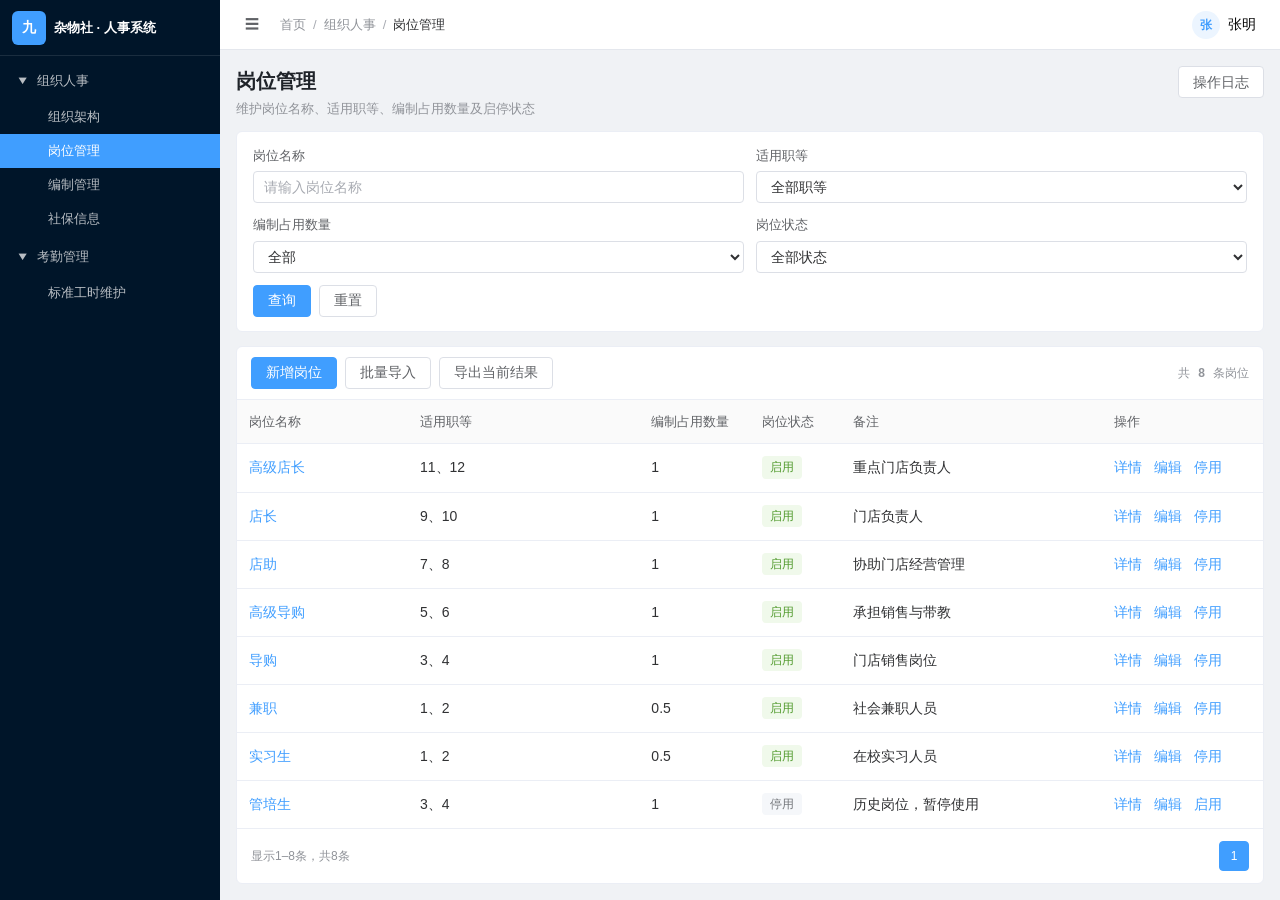
==== commit 0dedb141: "update: 原型内容更新" ====
--- a/岗位管理.html
+++ b/岗位管理.html
@@ -34,6 +34,7 @@
             <a class="nav-item" href="./组织基础信息表.html">组织架构</a>
             <a class="nav-item active" href="./岗位管理.html" aria-current="page">岗位管理</a>
             <a class="nav-item" href="./编制管理.html">编制管理</a>
+            <a class="nav-item" href="./社保信息.html">社保信息</a>
           </div>
         </section>
         <section class="nav-group">
@@ -88,36 +89,37 @@
 
   <dialog id="detailDialog" class="wide" aria-labelledby="detailTitle"><div class="dialog-shell"><header class="dialog-header"><h2 id="detailTitle">岗位详情</h2><button class="icon-button" type="button" data-close="detailDialog" aria-label="关闭岗位详情">✕</button></header><div class="dialog-body" id="detailBody"></div><footer class="dialog-footer" id="detailFooter"></footer></div></dialog>
 
-  <dialog id="logsDialog" class="wide" aria-labelledby="logsTitle"><div class="dialog-shell"><header class="dialog-header"><h2 id="logsTitle">岗位操作日志</h2><button class="icon-button" type="button" data-close="logsDialog" aria-label="关闭日志">✕</button></header><div class="dialog-body"><table class="log-list"><thead><tr><th>时间</th><th>操作人</th><th>操作</th><th>岗位</th><th>说明</th></tr></thead><tbody id="logsBody"></tbody></table></div><footer class="dialog-footer"><button class="button" type="button" data-close="logsDialog">关闭</button></footer></div></dialog>
+  <dialog id="logsDialog" class="wide" aria-labelledby="logsTitle"><div class="dialog-shell"><header class="dialog-header"><h2 id="logsTitle">岗位操作日志</h2><button class="icon-button" type="button" data-close="logsDialog" aria-label="关闭日志">✕</button></header><div class="dialog-body"><table class="log-list"><thead><tr><th>时间</th><th>操作人</th><th>操作</th><th>岗位</th><th>说明</th><th>附件</th></tr></thead><tbody id="logsBody"></tbody></table></div><footer class="dialog-footer"><button class="button" type="button" data-close="logsDialog">关闭</button></footer></div></dialog>
+  <dialog id="importFileDialog" class="wide" aria-labelledby="importFileTitle"><div class="dialog-shell"><header class="dialog-header"><h2 id="importFileTitle">查看导入文件</h2><button class="icon-button" type="button" data-close="importFileDialog" aria-label="关闭文件查看">✕</button></header><div class="dialog-body" id="importFileBody"></div><footer class="dialog-footer"><a class="button" id="importFileDownload" href="#" download>下载文件</a><button class="button primary" type="button" data-close="importFileDialog">关闭</button></footer></div></dialog>
 
   <dialog id="toggleDialog" class="narrow" aria-labelledby="toggleTitle"><div class="dialog-shell"><header class="dialog-header"><h2 id="toggleTitle">确认岗位状态变更</h2><button class="icon-button" type="button" data-close="toggleDialog" aria-label="关闭状态确认">✕</button></header><div class="dialog-body" id="toggleBody"></div><footer class="dialog-footer"><button class="button" type="button" data-close="toggleDialog">取消</button><button class="button" id="confirmToggleButton" type="button">确认</button></footer></div></dialog>
 
-  <dialog id="importDialog" class="wide" aria-labelledby="importTitle"><div class="dialog-shell"><header class="dialog-header"><h2 id="importTitle">批量导入岗位</h2><button class="icon-button" type="button" data-close="importDialog" aria-label="关闭导入">✕</button></header><div class="dialog-body"><ol class="import-steps"><li>下载模板并填写岗位名称、适用职等、编制占用数量、状态和备注。</li><li>岗位名称不存在时新增，已存在时更新；已有岗位状态不通过导入修改。</li><li>校验岗位名称唯一、职等范围和占用数量后再确认导入。</li></ol><div class="upload-box"><p>原型使用示例文件演示校验结果</p><div class="upload-actions"><button class="button" id="downloadTemplateButton" type="button">下载模板</button><button class="button" id="loadExampleButton" type="button">加载示例文件</button></div></div><div id="importPreview"></div></div><footer class="dialog-footer"><button class="button" type="button" data-close="importDialog">取消</button><button class="button primary" id="confirmImportButton" type="button" disabled>确认导入</button></footer></div></dialog>
+  <dialog id="importDialog" class="wide" aria-labelledby="importTitle"><div class="dialog-shell"><header class="dialog-header"><h2 id="importTitle">批量导入岗位</h2><button class="icon-button" type="button" data-close="importDialog" aria-label="关闭导入">✕</button></header><div class="dialog-body"><div class="tabs"><button class="tab active" data-import-mode="create" type="button">导入新增</button><button class="tab" data-import-mode="update" type="button">导入更新</button></div><div class="impact-box mt-14" id="importDescription"></div><ol class="import-steps mt-14"><li id="importFileRule">导入新增使用空白模板。</li><li id="importKeyRule">岗位名称已存在时该行失败。</li><li>校验岗位名称唯一、职等范围和编制占用数量；校验通过的行可继续导入。</li></ol><div class="upload-box"><p id="importUploadText">下载空白模板并填写后加载</p><input class="input" id="importFile" type="file" accept=".xls,.xlsx" /><div class="file-name" id="importFileName">尚未选择文件</div><div class="upload-actions"><button class="button" id="downloadTemplateButton" type="button">下载新增模板</button><button class="button" id="exportForUpdateButton" type="button" hidden>导出当前结果</button><button class="button" id="loadExampleButton" type="button">加载示例文件</button></div></div><div id="importPreview"></div></div><footer class="dialog-footer"><button class="button" type="button" data-close="importDialog">取消</button><button class="button primary" id="confirmImportButton" type="button" disabled>确认导入</button></footer></div></dialog>
 
   <script src="./prototype-common.js"></script>
   <script src="./prototype-data.js"></script>
   <script>
     "use strict";
-    const { byId, escapeHTML, showToast, openDialog, closeDialog } = window.PrototypeUI;
+    const { byId, escapeHTML, showToast, openDialog, closeDialog, downloadUpdateWorkbook, downloadCreateWorkbook } = window.PrototypeUI;
     const statusMeta = { active: ["启用", "success"], inactive: ["停用", "info"] };
     const Shared = window.PrototypeData;
     const positions = Shared.data.positions;
     const logs = Shared.data.positionLogs;
-    const state = { editingId: null, togglingId: null, filters: { keyword: "", grade: "", coefficient: "", status: "" }, importReady: false };
+    const state = { editingId: null, togglingId: null, filters: { keyword: "", grade: "", coefficient: "", status: "" }, importMode: "create", importReady: false, importFileName: "", importAttachment: null, importFailureContent: "", importGeneration: 0 };
 
     function tag(status) { const meta = statusMeta[status] || statusMeta.inactive; return `<span class="tag ${meta[1]}">${meta[0]}</span>`; }
     function gradeText(grades) { return [...grades].sort((a, b) => a - b).join("、"); }
     function logValue(value) { return value === "" || value == null ? "未填写" : String(value); }
     function fieldChange(label, before, after, formatter = logValue) { return String(before ?? "") === String(after ?? "") ? "" : `${label}：${formatter(before)} → ${formatter(after)}`; }
-    function addLog(action, target, note, operator = "张明") { logs.unshift({ time: Shared.localDateTime(), operator, action, target, note }); Shared.save(); }
+    function addLog(action, target, note, attachment = null, operator = "张明") { logs.unshift({ time: Shared.localDateTime(), operator, action, target, note, attachment }); Shared.save(); }
     function selectedGrades() { return [...document.querySelectorAll('input[name="positionGrade"]:checked')].map(item => Number(item.value)); }
     function rows() {
       const keyword = state.filters.keyword.toLowerCase();
       return positions.filter(item => (!keyword || item.name.toLowerCase().includes(keyword)) && (!state.filters.grade || item.grades.includes(Number(state.filters.grade))) && (!state.filters.coefficient || item.coefficient === Number(state.filters.coefficient)) && (!state.filters.status || item.status === state.filters.status));
     }
     function render() {
-      const result = rows(); byId("totalCount").textContent = result.length; byId("paginationInfo").textContent = result.length ? `显示1–${result.length}条，共${result.length}条` : "共0条";
-      byId("tableBody").innerHTML = result.length ? result.map(item => `<tr><td><button class="cell-link" type="button" data-action="detail" data-id="${item.id}">${escapeHTML(item.name)}</button></td><td>${escapeHTML(gradeText(item.grades))}</td><td class="number">${item.coefficient}</td><td>${tag(item.status)}</td><td title="${escapeHTML(item.remark)}">${escapeHTML(item.remark || "—")}</td><td><div class="row-actions"><button type="button" data-action="detail" data-id="${item.id}">详情</button><button type="button" data-action="edit" data-id="${item.id}">编辑</button><button type="button" data-action="toggle" data-id="${item.id}">${item.status === "active" ? "停用" : "启用"}</button></div></td></tr>`).join("") : `<tr><td colspan="6"><div class="empty-state">没有符合条件的岗位。</div></td></tr>`;
+      const result = rows(); byId("totalCount").textContent = result.length; byId("paginationInfo").textContent = result.length ? `显示1–${result.length}条，共${result.length}条` : "共0条"; document.querySelector(".pagination .page-button").hidden = !result.length;
+      byId("tableBody").innerHTML = result.length ? result.map(item => `<tr><td title="${escapeHTML(item.name)}"><button class="cell-link" type="button" data-action="detail" data-id="${item.id}" title="${escapeHTML(item.name)}">${escapeHTML(item.name)}</button></td><td>${escapeHTML(gradeText(item.grades))}</td><td class="number">${item.coefficient}</td><td>${tag(item.status)}</td><td title="${escapeHTML(item.remark)}">${escapeHTML(item.remark || "—")}</td><td><div class="row-actions"><button type="button" data-action="detail" data-id="${item.id}">详情</button><button type="button" data-action="edit" data-id="${item.id}">编辑</button><button type="button" data-action="toggle" data-id="${item.id}">${item.status === "active" ? "停用" : "启用"}</button></div></td></tr>`).join("") : `<tr><td colspan="6"><div class="empty-state">没有符合条件的岗位。</div></td></tr>`;
     }
     function fillGradeOptions() {
       byId("filterGrade").innerHTML = `<option value="">全部职等</option>${Array.from({ length: 21 }, (_, i) => `<option value="${i}">${i}</option>`).join("")}`;
@@ -139,7 +141,9 @@
       byId("detailFooter").innerHTML = `<button class="button primary" type="button" data-detail-edit="${item.id}">编辑</button><button class="button" type="button" data-close="detailDialog">关闭</button>`; openDialog("detailDialog");
     }
     function openToggleConfirm(id) { const item = positions.find(row => row.id === id); if (!item) return; const enabling = item.status === "inactive"; state.togglingId = id; byId("toggleTitle").textContent = enabling ? "确认启用岗位？" : "确认停用岗位？"; byId("toggleBody").innerHTML = `<div class="${enabling ? "impact-box" : "warning-box"}">确认${enabling ? "启用" : "停用"}岗位 <strong>${escapeHTML(item.name)}</strong>？${enabling ? "启用后岗位恢复可用。" : "停用后保留历史关联记录。"}</div>`; const button = byId("confirmToggleButton"); button.textContent = `确认${enabling ? "启用" : "停用"}`; button.className = `button ${enabling ? "primary" : "danger"}`; openDialog("toggleDialog"); }
-    function renderLogs() { byId("logsBody").innerHTML = logs.map(item => `<tr><td>${escapeHTML(item.time)}</td><td>${escapeHTML(item.operator)}</td><td>${escapeHTML(item.action)}</td><td>${escapeHTML(item.target)}</td><td>${escapeHTML(item.note)}</td></tr>`).join(""); }
+    function renderLogs() { byId("logsBody").innerHTML = logs.map((item, index) => `<tr><td>${escapeHTML(item.time)}</td><td>${escapeHTML(item.operator)}</td><td>${escapeHTML(item.action)}</td><td>${escapeHTML(item.target)}</td><td>${escapeHTML(item.note)}</td><td>${item.attachment ? `<button class="cell-link" type="button" data-log-attachment="${index}">查看</button>` : "—"}</td></tr>`).join(""); }
+    function openImportAttachment(attachment) { if (!attachment) return; const url = attachment.url || URL.createObjectURL(new Blob([attachment.content || ""], { type: attachment.type || "application/octet-stream" })); byId("importFileTitle").textContent = `查看导入文件 — ${attachment.name}`; byId("importFileBody").innerHTML = `<div class="impact-box">导入文件：<strong>${escapeHTML(attachment.name)}</strong><br>可使用下方按钮下载原文件查看。</div>`; byId("importFileDownload").href = url; byId("importFileDownload").download = attachment.name; openDialog("importFileDialog"); }
+    function attachmentFromFile(file) { return new Promise(resolve => { if (!file) return resolve(null); const reader = new FileReader(); reader.addEventListener("load", () => resolve({ name: file.name, type: file.type || "application/vnd.ms-excel", url: reader.result })); reader.addEventListener("error", () => resolve({ name: file.name, type: file.type || "application/vnd.ms-excel", content: "文件内容读取失败，仅保留文件名。" })); reader.readAsDataURL(file); }); }
     function download(filename, content) { const url = URL.createObjectURL(new Blob(["\ufeff" + content], { type: "text/csv;charset=utf-8" })); const link = document.createElement("a"); link.href = url; link.download = filename; link.click(); URL.revokeObjectURL(url); }
 
     byId("filterForm").addEventListener("submit", event => { event.preventDefault(); state.filters = { keyword: byId("filterKeyword").value.trim(), grade: byId("filterGrade").value, coefficient: byId("filterCoefficient").value, status: byId("filterStatus").value }; render(); });
@@ -158,15 +162,90 @@
       byId("formErrors").innerHTML = errors.map(error => `<div>• ${escapeHTML(error)}</div>`).join(""); byId("formErrors").hidden = !errors.length; if (errors.length) return;
       const existing = positions.find(item => item.id === state.editingId);
       if (existing) { const oldCoefficient = existing.coefficient, changedCoefficient = oldCoefficient !== coefficient, changes = [fieldChange("岗位名称", existing.name, name), fieldChange("适用职等", gradeText(existing.grades), gradeText(grades)), fieldChange("编制占用数量", existing.coefficient, coefficient), fieldChange("备注", existing.remark, remark)].filter(Boolean); Object.assign(existing, { name, grades, coefficient, status: existing.status, remark }); if (changes.length) { addLog("编辑岗位", name, changes.join("；")); const affected = changedCoefficient ? Shared.applyPositionCoefficientChange(existing.id, oldCoefficient) : 0; Shared.save(); showToast(changedCoefficient ? `岗位已保存，已联动${affected}条编制` : "岗位已保存"); } else showToast("未检测到字段变更"); }
-      else { positions.unshift({ id: Math.max(...positions.map(item => item.id)) + 1, name, grades, coefficient, status, remark }); addLog("新增岗位", name, `岗位名称：未填写 → ${name}；适用职等：未填写 → ${gradeText(grades)}；编制占用数量：未填写 → ${coefficient}；岗位状态：未填写 → ${statusMeta[status][0]}`); showToast("岗位已新增"); }
+      else {
+        positions.unshift({ id: Math.max(...positions.map(item => item.id)) + 1, name, grades, coefficient, status, remark });
+        const changes = [
+          fieldChange("岗位名称", "", name), fieldChange("适用职等", "", gradeText(grades)), fieldChange("编制占用数量", "", coefficient),
+          fieldChange("岗位状态", "", statusMeta[status][0]), fieldChange("备注", "", remark)
+        ].filter(Boolean);
+        addLog("新增岗位", name, changes.join("；")); showToast("岗位已新增");
+      }
       Shared.save(); closeDialog("positionDialog"); render();
     });
     byId("logsButton").addEventListener("click", () => { renderLogs(); openDialog("logsDialog"); });
-    byId("importButton").addEventListener("click", () => { state.importReady = false; byId("confirmImportButton").disabled = true; byId("importPreview").innerHTML = ""; openDialog("importDialog"); });
-    byId("loadExampleButton").addEventListener("click", () => { state.importReady = true; byId("confirmImportButton").disabled = false; byId("importPreview").innerHTML = `<div class="warning-box mt-16">岗位导入示例.xlsx：共4条；新增2条、更新1条、失败1条。失败原因：第5行尝试修改已有岗位状态。</div>`; });
-    byId("confirmImportButton").addEventListener("click", () => { if (!state.importReady) return; addLog("批量导入", "岗位主数据", "批次结果：新增2条、更新1条、失败1条"); addLog("导入更新明细", "店助", "适用职等：7、8 → 6、7、8；备注：协助门店经营管理 → 批量更新示例"); addLog("导入失败", "店长", "失败原因：已有岗位状态不能通过导入修改"); Shared.save(); closeDialog("importDialog"); showToast("岗位导入完成：成功3条，失败1条"); });
-    byId("downloadTemplateButton").addEventListener("click", () => download("岗位导入模板.csv", "岗位名称,适用职等,编制占用数量,岗位状态,备注\n"));
-    byId("exportButton").addEventListener("click", () => { const result = rows(); download("岗位列表.csv", ["岗位名称,适用职等,编制占用数量,岗位状态,备注", ...result.map(item => `${item.name},\"${gradeText(item.grades)}\",${item.coefficient},${statusMeta[item.status][0]},${item.remark}`)].join("\n")); showToast(`已导出${result.length}条岗位`); });
+    function setImportMode(mode) {
+      state.importMode = mode; state.importGeneration += 1; state.importReady = false; state.importFileName = ""; state.importAttachment = null; state.importFailureContent = ""; byId("importFile").value = ""; byId("importFileName").textContent = "尚未选择文件"; byId("confirmImportButton").disabled = true; byId("confirmImportButton").textContent = "确认导入"; byId("importDialog").querySelector(".dialog-footer [data-close]").textContent = "取消"; byId("importPreview").innerHTML = "";
+      document.querySelectorAll("[data-import-mode]").forEach(button => button.classList.toggle("active", button.dataset.importMode === mode));
+      const updating = mode === "update";
+      byId("importDescription").textContent = updating ? "以岗位名称匹配已有岗位，只更新适用职等、编制占用数量和备注。" : "文件中每一行新增一个岗位，已存在的岗位不会被更新。";
+      byId("importFileRule").textContent = updating ? "请先导出当前结果，修改可编辑列后重新导入。" : "导入新增使用空白模板。";
+      byId("importKeyRule").textContent = updating ? "岗位名称是不可修改的匹配键；不存在的岗位直接报错。" : "岗位名称已存在时该行失败。";
+      byId("importUploadText").textContent = updating ? "选择从本页导出并修改后的文件" : "下载空白模板并填写后加载";
+      byId("downloadTemplateButton").hidden = updating;
+      byId("exportForUpdateButton").hidden = !updating;
+    }
+    byId("importButton").addEventListener("click", () => { setImportMode("create"); openDialog("importDialog"); });
+    document.querySelectorAll("[data-import-mode]").forEach(button => button.addEventListener("click", () => setImportMode(button.dataset.importMode)));
+    function positionImportCounts() {
+      if (state.importMode === "create") return positions.some(item => Shared.normalizeText(item.name) === Shared.normalizeText("储备店长")) ? { success: 0, failure: 2, unchanged: 0 } : { success: 1, failure: 1, unchanged: 0 };
+      const target = positions.find(item => Shared.normalizeText(item.name) === Shared.normalizeText("店助"));
+      const changed = target && (gradeText(target.grades) !== "6、7、8" || target.remark !== "批量更新示例");
+      return { success: changed ? 1 : 0, failure: 1, unchanged: changed ? 0 : 1 };
+    }
+    function preparePositionImport(name, attachment) {
+      state.importReady = true; state.importFileName = name; state.importAttachment = attachment || { name, type: "text/plain", content: "岗位批量导入示例文件" };
+      const counts = positionImportCounts();
+      const repeatedCreate = positions.some(item => Shared.normalizeText(item.name) === Shared.normalizeText("储备店长"));
+      state.importFailureContent = state.importMode === "create"
+        ? ["行号,岗位名称,字段,失败原因", "3,店长,岗位名称,岗位名称已存在", ...(repeatedCreate ? ["2,储备店长,岗位名称,岗位名称已存在"] : [])].join("\n")
+        : ["行号,岗位名称,字段,失败原因", "3,不存在的岗位,岗位名称,无法匹配已有岗位"].join("\n");
+      byId("importFileName").textContent = name; byId("confirmImportButton").disabled = false;
+      byId("importPreview").innerHTML = `<div class="warning-box mt-16">${escapeHTML(name)}：共${counts.success + counts.failure + counts.unchanged}条，校验通过可导入${counts.success}条，校验失败${counts.failure}条，无变化${counts.unchanged}条。${state.importMode === "create" ? "失败原因：岗位名称已存在。" : "失败原因：岗位名称不存在。"} <button class="cell-link" type="button" id="downloadImportFailureButton">下载失败明细</button></div>`;
+    }
+    byId("importFile").addEventListener("change", async event => {
+      const file = event.target.files[0], mode = state.importMode, generation = ++state.importGeneration;
+      if (!file) return;
+      state.importReady = false; state.importFileName = ""; state.importAttachment = null; state.importFailureContent = "";
+      byId("importFileName").textContent = `正在读取 ${file.name}…`; byId("confirmImportButton").disabled = true; byId("confirmImportButton").textContent = "确认导入"; byId("importDialog").querySelector(".dialog-footer [data-close]").textContent = "取消"; byId("importPreview").innerHTML = "";
+      const attachment = await attachmentFromFile(file);
+      if (generation !== state.importGeneration || mode !== state.importMode) return;
+      preparePositionImport(file.name, attachment);
+    });
+    byId("loadExampleButton").addEventListener("click", () => preparePositionImport(state.importMode === "create" ? "岗位导入新增示例.xls" : "岗位列表-当前结果-已修改.xls"));
+    byId("importPreview").addEventListener("click", event => { if (!event.target.closest("#downloadImportFailureButton")) return; download("岗位导入失败明细.csv", state.importFailureContent); });
+    byId("confirmImportButton").addEventListener("click", () => {
+      if (!state.importReady) return;
+      state.importGeneration += 1;
+      const updating = state.importMode === "update", attachment = state.importAttachment;
+      let success = 0, failure = 1, unchanged = 0;
+      if (updating) {
+        const target = positions.find(item => Shared.normalizeText(item.name) === Shared.normalizeText("店助"));
+        const nextGrades = [6, 7, 8], nextRemark = "批量更新示例";
+        const changes = target ? [fieldChange("适用职等", gradeText(target.grades), gradeText(nextGrades)), fieldChange("备注", target.remark, nextRemark)].filter(Boolean) : [];
+        if (target && changes.length) {
+          Object.assign(target, { grades: nextGrades, remark: nextRemark });
+          addLog("导入更新明细", target.name, `${changes.join("；")}；操作来源：导入更新`, attachment); success += 1;
+        } else unchanged += 1;
+        addLog("导入更新失败", "不存在的岗位", "失败原因：岗位名称无法匹配已有岗位", attachment);
+      } else {
+        const exists = positions.some(item => Shared.normalizeText(item.name) === Shared.normalizeText("储备店长"));
+        if (!exists) {
+          const item = { id: Math.max(...positions.map(row => row.id)) + 1, name: "储备店长", grades: [8, 9], coefficient: 1, status: "active", remark: "门店管理人才储备" };
+          positions.unshift(item);
+          addLog("导入新增明细", item.name, "岗位名称：未填写 → 储备店长；适用职等：未填写 → 8、9；编制占用数量：未填写 → 1；岗位状态：未填写 → 启用；备注：未填写 → 门店管理人才储备；操作来源：导入新增", attachment); success += 1;
+        } else { failure += 1; addLog("导入新增失败", "储备店长", "失败原因：岗位名称已存在", attachment); }
+        addLog("导入新增失败", "店长", "失败原因：岗位名称已存在", attachment);
+      }
+      addLog(updating ? "导入更新批次" : "导入新增批次", "岗位主数据", `批次结果：成功${success}条，失败${failure}条，无变化${unchanged}条；操作来源：${updating ? "导入更新" : "导入新增"}`, attachment);
+      state.importReady = false; byId("confirmImportButton").disabled = true; byId("confirmImportButton").textContent = "导入完成"; byId("importDialog").querySelector(".dialog-footer [data-close]").textContent = "关闭";
+      byId("importPreview").innerHTML = `<div class="warning-box mt-16">导入完成：成功${success}条，失败${failure}条，无变化${unchanged}条。 <button class="cell-link" type="button" id="downloadImportFailureButton">下载失败明细</button></div>`;
+      Shared.save(); render(); showToast(`岗位导入完成：成功${success}条，失败${failure}条，无变化${unchanged}条`);
+    });
+    byId("downloadTemplateButton").addEventListener("click", () => { downloadCreateWorkbook("岗位导入新增模板.xls", { sheetName: "岗位新增", columns: [{ label: "岗位名称", required: true }, { label: "适用职等", required: true }, { label: "编制占用数量", required: true }, { label: "岗位状态", required: true }, { label: "备注" }], instructions: ["适用职等可填写0至20之间的多个数字；编制占用数量只能为0.5或1。"] }); showToast("已下载岗位导入新增模板"); });
+    function exportPositionResult() { const result = rows(); downloadUpdateWorkbook("岗位列表-当前结果.xls", { sheetName: "岗位信息", matchKey: "岗位名称", columns: [{ label: "岗位名称", readonly: true, value: item => item.name }, { label: "适用职等", value: item => gradeText(item.grades) }, { label: "编制占用数量", value: item => item.coefficient }, { label: "岗位状态", readonly: true, value: item => statusMeta[item.status][0] }, { label: "备注", value: item => item.remark }], rows: result, instructions: ["岗位名称和岗位状态不能通过导入更新；岗位改名请使用页面单条编辑。"] }); showToast(`已导出${result.length}条岗位`); }
+    byId("exportButton").addEventListener("click", exportPositionResult);
+    byId("exportForUpdateButton").addEventListener("click", exportPositionResult);
+    byId("logsBody").addEventListener("click", event => { const button = event.target.closest("[data-log-attachment]"); if (button) openImportAttachment(logs[Number(button.dataset.logAttachment)]?.attachment); });
 
     fillGradeOptions(); render();
   </script>
--- a/prototype-common.css
+++ b/prototype-common.css
@@ -226,6 +226,7 @@
 .import-steps { margin: 0 0 16px; padding-left: 20px; color: var(--text-regular); line-height: 1.9; }
 .upload-box { padding: 18px; border: 1px dashed #b3d8ff; border-radius: var(--radius-md); background: #f8fbff; text-align: center; }
 .upload-actions { margin-top: 12px; display: flex; justify-content: center; gap: 8px; }
+.file-name { margin-top: 8px; color: var(--text-secondary); font-size: 12px; }
 .tabs { display: flex; gap: 4px; border-bottom: 1px solid var(--border-lighter); }
 .tab { height: 38px; padding: 0 16px; border: 0; border-bottom: 2px solid transparent; color: var(--text-regular); background: transparent; cursor: pointer; }
 .tab.active { color: var(--brand); border-bottom-color: var(--brand); font-weight: 600; }
@@ -255,11 +256,7 @@
   .filter-grid { grid-template-columns: repeat(2, minmax(160px, 1fr)); }
   .filter-actions { grid-column: 1 / -1; }
 }
-@media (max-width: 1180px) {
-  .sidebar { width: var(--sidebar-collapsed); }
-  .sidebar .brand { justify-content: center; padding-inline: 8px; }
-  .sidebar .brand-copy, .sidebar .nav-label, .sidebar .nav-arrow, .sidebar .nav-items { display: none; }
-  .sidebar .nav-group-trigger { height: 44px; padding: 0; justify-content: center; }
+@media (max-width: 1279px) {
   .scope-layout { grid-template-columns: 220px minmax(0, 1fr); }
   .user-name { display: none; }
 }
